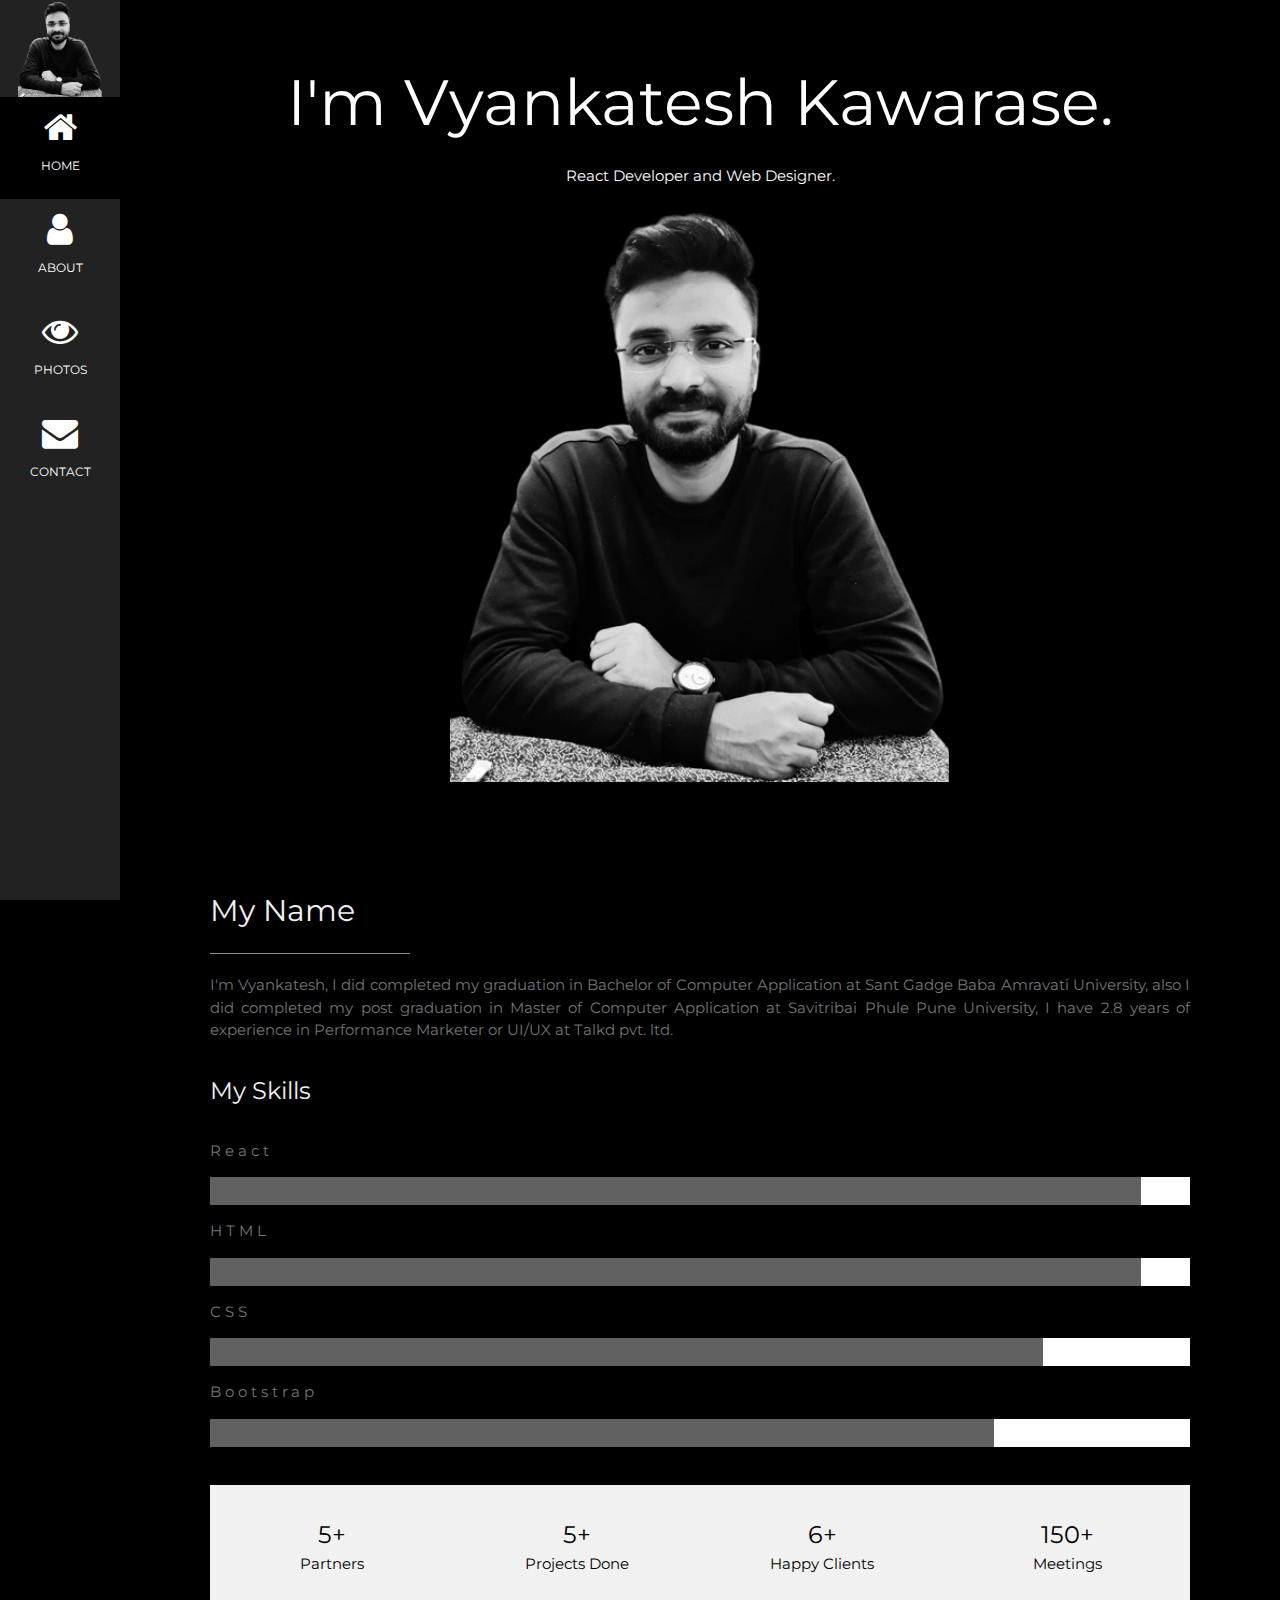
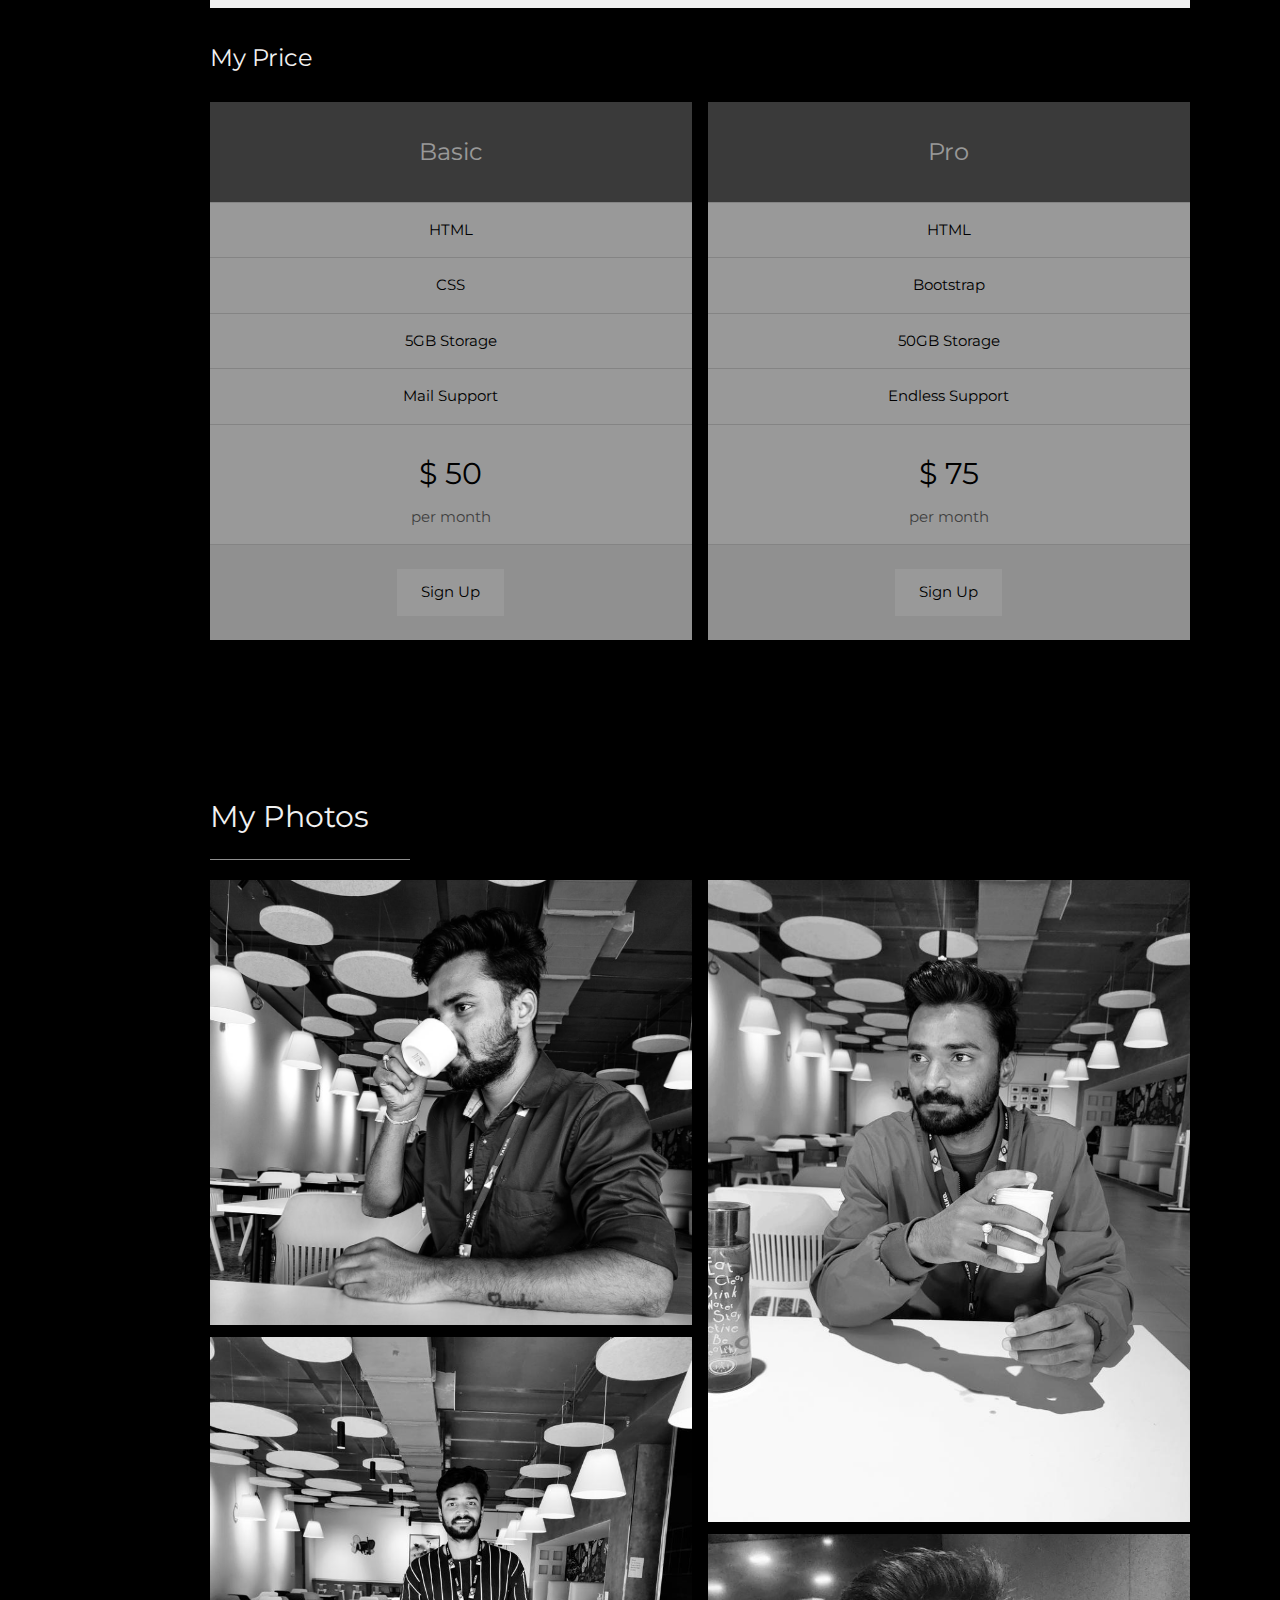
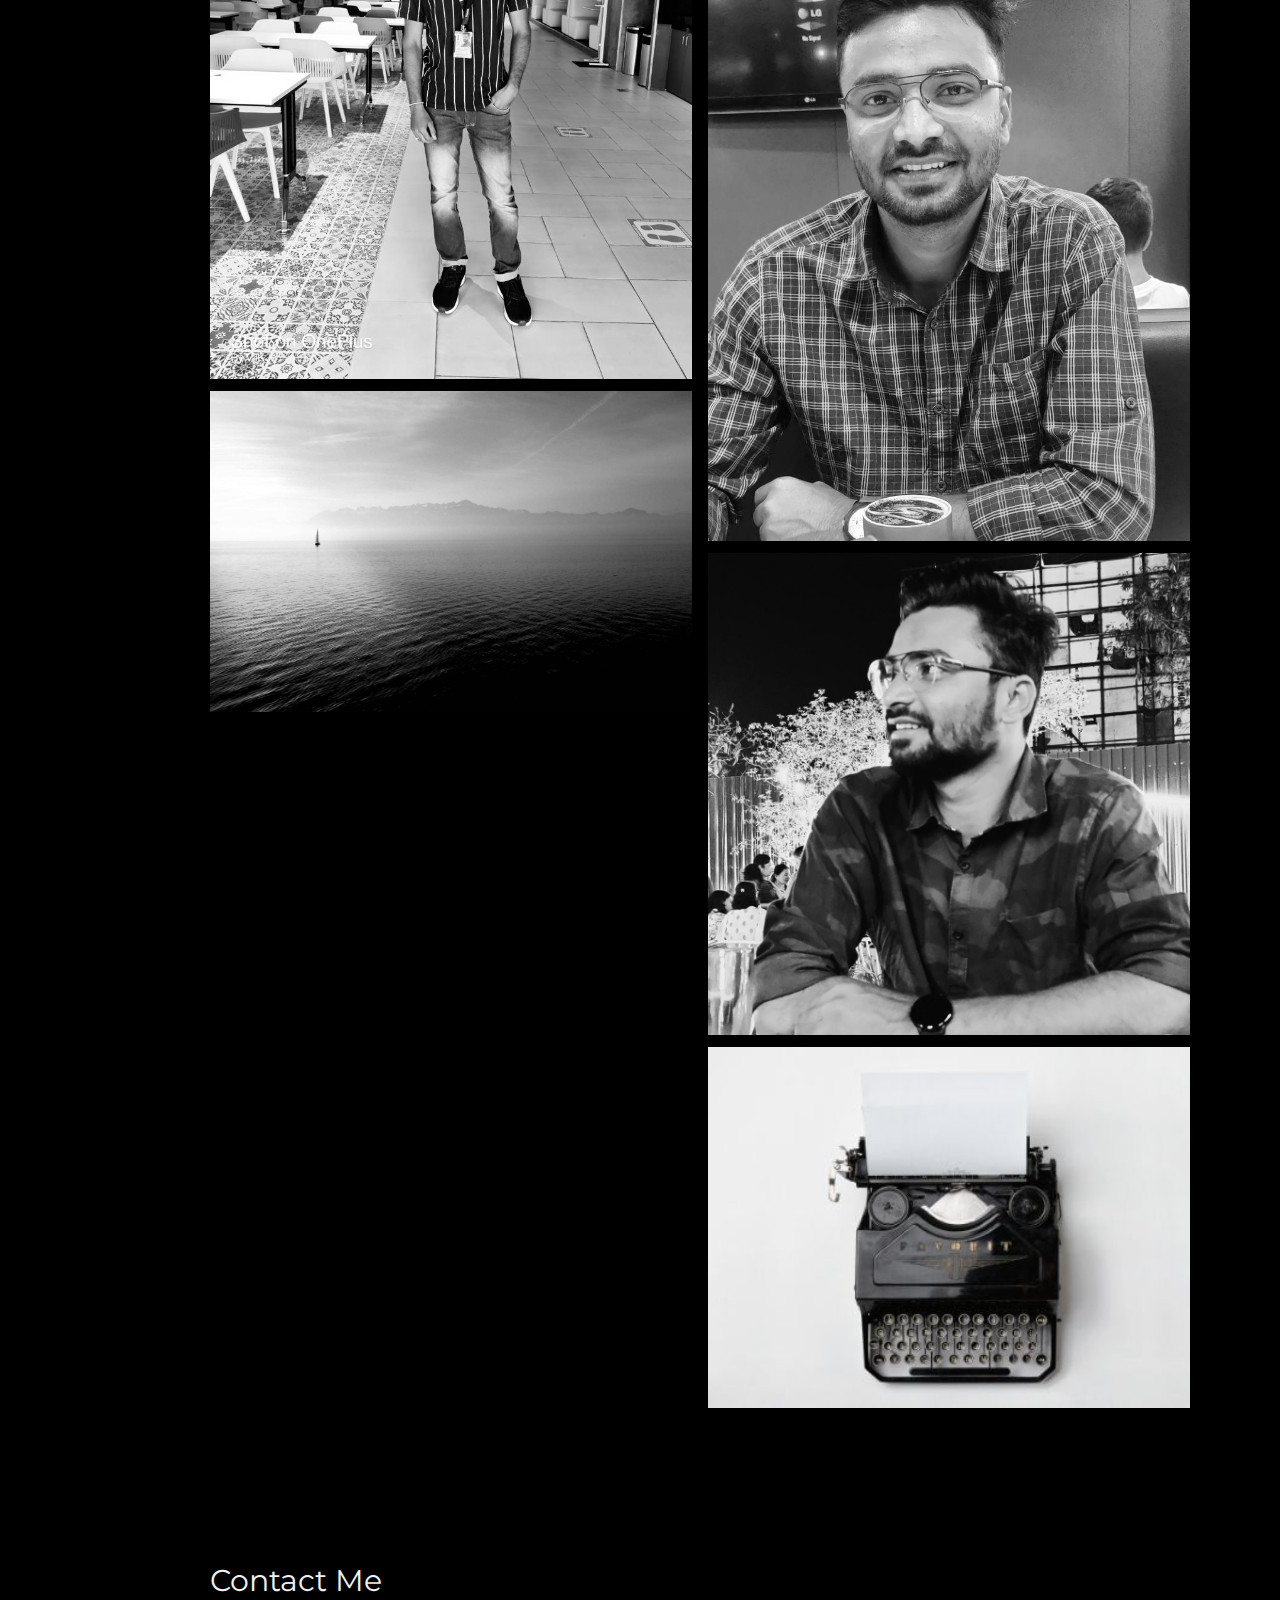
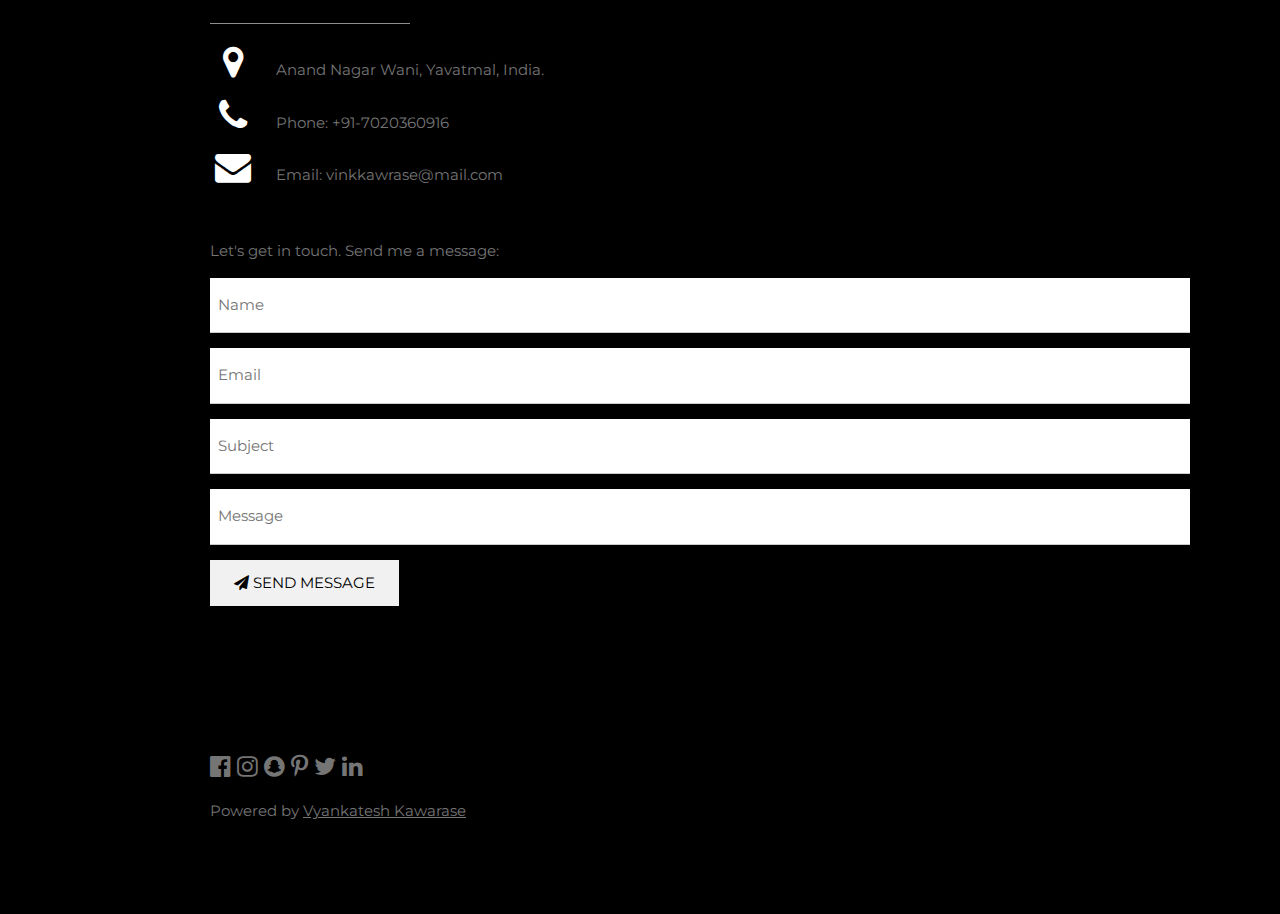
==== index.html @ 5607a937 "Portfolio Success" ====
<!DOCTYPE html>
<html>
<title>Vyankatesh Portfolio</title>
<meta charset="UTF-8">
<meta name="viewport" content="width=device-width, initial-scale=1">
<link rel="stylesheet" href="https://www.w3schools.com/w3css/4/w3.css">
<link rel="stylesheet" href="https://fonts.googleapis.com/css?family=Montserrat">
<link rel="stylesheet" href="https://cdnjs.cloudflare.com/ajax/libs/font-awesome/4.7.0/css/font-awesome.min.css">
<style>
    body,
    h1,
    h2,
    h3,
    h4,
    h5,
    h6 {
        font-family: "Montserrat", sans-serif
    }

    .w3-row-padding img {
        margin-bottom: 12px
    }

    .w3-sidebar {
        width: 120px;
        background: #222;
    }

    #main {
        margin-left: 120px
    }

    @media only screen and (max-width: 600px) {
        #main {
            margin-left: 0
        }
    }
</style>

<body class="w3-black">
    <nav class="w3-sidebar w3-bar-block w3-small w3-hide-small w3-center">
        <img src="/Icon/vink77-removebg-preview.png" style="width:70%">
        <a href="#" class="w3-bar-item w3-button w3-padding-large w3-black">
            <i class="fa fa-home w3-xxlarge"></i>
            <p>HOME</p>
        </a>
        <a href="#about" class="w3-bar-item w3-button w3-padding-large w3-hover-black">
            <i class="fa fa-user w3-xxlarge"></i>
            <p>ABOUT</p>
        </a>
        <a href="#photos" class="w3-bar-item w3-button w3-padding-large w3-hover-black">
            <i class="fa fa-eye w3-xxlarge"></i>
            <p>PHOTOS</p>
        </a>
        <a href="#contact" class="w3-bar-item w3-button w3-padding-large w3-hover-black">
            <i class="fa fa-envelope w3-xxlarge"></i>
            <p>CONTACT</p>
        </a>
    </nav>
    <div class="w3-top w3-hide-large w3-hide-medium" id="myNavbar">
        <div class="w3-bar w3-black w3-opacity w3-hover-opacity-off w3-center w3-small">
            <a href="#" class="w3-bar-item w3-button" style="width:25% !important">HOME</a>
            <a href="#about" class="w3-bar-item w3-button" style="width:25% !important">ABOUT</a>
            <a href="#photos" class="w3-bar-item w3-button" style="width:25% !important">PHOTOS</a>
            <a href="#contact" class="w3-bar-item w3-button" style="width:25% !important">CONTACT</a>
        </div>
    </div>
    <div class="w3-padding-large" id="main">
        <header class="w3-container w3-padding-32 w3-center w3-black" id="home">
            <h1 class="w3-jumbo"><span class="w3-hide-small">I'm</span> Vyankatesh Kawarase.</h1>
            <p>React Developer and Web Designer.</p>
            <img src="/Icon/vink77-removebg-preview.png" alt="boy" class="w3-image" width="500" height="200">
        </header>
        <div class="w3-content w3-justify w3-text-grey w3-padding-64" id="about">
            <h2 class="w3-text-light-grey">My Name</h2>
            <hr style="width:200px" class="w3-opacity">
            <p>
                I'm Vyankatesh, I did completed my graduation in Bachelor of Computer Application at Sant Gadge Baba 
                Amravati University, also I did completed my post graduation in Master of Computer Application at Savitribai
                Phule Pune University, I have 2.8 years of experience in Performance Marketer or UI/UX at Talkd pvt. ltd.
            </p>
            
            <h3 class="w3-padding-16 w3-text-light-grey">My Skills</h3>
            <p class="w3-wide">React</p>
            <div class="w3-white">
                <div class="w3-dark-grey" style="height:28px;width:95%"></div>
            </div>
            <p class="w3-wide">HTML</p>
            <div class="w3-white">
                <div class="w3-dark-grey" style="height:28px;width:95%"></div>
            </div>
            <p class="w3-wide">CSS</p>
            <div class="w3-white">
                <div class="w3-dark-grey" style="height:28px;width:85%"></div>
            </div>
            <p class="w3-wide">Bootstrap</p>
            <div class="w3-white">
                <div class="w3-dark-grey" style="height:28px;width:80%"></div>
            </div><br>

            <div class="w3-row w3-center w3-padding-16 w3-section w3-light-grey">
                <div class="w3-quarter w3-section">
                    <span class="w3-xlarge">5+</span><br>
                    Partners
                </div>
                <div class="w3-quarter w3-section">
                    <span class="w3-xlarge">5+</span><br>
                    Projects Done
                </div>
                <div class="w3-quarter w3-section">
                    <span class="w3-xlarge">6+</span><br>
                    Happy Clients
                </div>
                <div class="w3-quarter w3-section">
                    <span class="w3-xlarge">150+</span><br>
                    Meetings
                </div>
            </div>

            <!-- <button class="w3-button w3-light-grey w3-padding-large w3-section">
                <i class="fa fa-download"></i> Download Resume
            </button> -->
            <h3 class="w3-padding-16 w3-text-light-grey">My Price</h3>
            <div class="w3-row-padding" style="margin:0 -16px">
                <div class="w3-half w3-margin-bottom">
                    <ul class="w3-ul w3-white w3-center w3-opacity w3-hover-opacity-off">
                        <li class="w3-dark-grey w3-xlarge w3-padding-32">Basic</li>
                        <li class="w3-padding-16">HTML</li>
                        <li class="w3-padding-16">CSS</li>
                        <li class="w3-padding-16">5GB Storage</li>
                        <li class="w3-padding-16">Mail Support</li>
                        <li class="w3-padding-16">
                            <h2>$ 50</h2>
                            <span class="w3-opacity">per month</span>
                        </li>
                        <li class="w3-light-grey w3-padding-24">
                            <button class="w3-button w3-white w3-padding-large w3-hover-black">Sign Up</button>
                        </li>
                    </ul>
                </div>

                <div class="w3-half">
                    <ul class="w3-ul w3-white w3-center w3-opacity w3-hover-opacity-off">
                        <li class="w3-dark-grey w3-xlarge w3-padding-32">Pro</li>
                        <li class="w3-padding-16">HTML</li>
                        <li class="w3-padding-16">Bootstrap</li>
                        <li class="w3-padding-16">50GB Storage</li>
                        <li class="w3-padding-16">Endless Support</li>
                        <li class="w3-padding-16">
                            <h2>$ 75</h2>
                            <span class="w3-opacity">per month</span>
                        </li>
                        <li class="w3-light-grey w3-padding-24">
                            <button class="w3-button w3-white w3-padding-large w3-hover-black">Sign Up</button>
                        </li>
                    </ul>
                </div>
            </div>
            <!-- <h3 class="w3-padding-24 w3-text-light-grey">My Reputation</h3>
            <img src="/Icon/vink6.jpeg" alt="Avatar" class="w3-left w3-circle w3-margin-right" style="width:80px">
            <p><span class="w3-large w3-margin-right">Shital S.</span> Developer at Agile Soft System pvt. ltd.</p>
            <p>She is 5+ years of experience.</p><br>

            <img src="/Icon/vink55.jpeg" alt="Avatar" class="w3-left w3-circle w3-margin-right" style="width:80px">
            <p><span class="w3-large w3-margin-right">Mahesh K.</span> Performance Marketer at Talkd pvt. ltd.</p>
            <p>He is 8+ years of experience.</p> -->
        </div>
        <div class="w3-padding-64 w3-content" id="photos">
            <h2 class="w3-text-light-grey">My Photos</h2>
            <hr style="width:200px" class="w3-opacity">
            <div class="w3-row-padding" style="margin:0 -16px">
                <div class="w3-half">
                    <img src="/Icon/vink33.jpeg" style="width:100%">
                    <img src="/Icon/vink44.jpeg" style="width:100%">
                    <img src="/Icon/sailboat.jpg" style="width:100%">
                </div>

                <div class="w3-half">
                    <img src="/Icon/vink3.jpeg" style="width:100%">
                    <img src="/Icon/vink8.jpeg" style="width:100%">
                    <img src="/Icon/vink9.jpeg" style="width:100%">
                    <img src="/Icon/p6.jpg" style="width:100%">
                </div>
            </div>
        </div>
        <div class="w3-padding-64 w3-content w3-text-grey" id="contact">
            <h2 class="w3-text-light-grey">Contact Me</h2>
            <hr style="width:200px" class="w3-opacity">

            <div class="w3-section">
                <p><i class="fa fa-map-marker fa-fw w3-text-white w3-xxlarge w3-margin-right"></i> Anand Nagar Wani,
                    Yavatmal, India.</p>
                <p><i class="fa fa-phone fa-fw w3-text-white w3-xxlarge w3-margin-right"></i> Phone: +91-7020360916</p>
                <p><i class="fa fa-envelope fa-fw w3-text-white w3-xxlarge w3-margin-right"> </i> Email:
                    vinkkawrase@mail.com</p>
            </div><br>
            <p>Let's get in touch. Send me a message:</p>

            <form id="portfolio" target="_blank">
                <p><input class="w3-input w3-padding-16" type="text" placeholder="Name" required name="Name"></p>
                <p><input class="w3-input w3-padding-16" type="text" placeholder="Email" required name="Email"></p>
                <p><input class="w3-input w3-padding-16" type="text" placeholder="Subject" required name="Subject"></p>
                <p><input class="w3-input w3-padding-16" type="text" placeholder="Message" required name="Message"></p>
                <p>
                    <button class="w3-button w3-light-grey w3-padding-large" type="submit">
                        <i class="fa fa-paper-plane"></i> SEND MESSAGE
                    </button>
                </p>
            </form>
        </div>
        <footer class="w3-content w3-padding-64 w3-text-grey w3-xlarge">
            <i class="fa fa-facebook-official w3-hover-opacity"></i>
            <i class="fa fa-instagram w3-hover-opacity"></i>
            <i class="fa fa-snapchat w3-hover-opacity"></i>
            <i class="fa fa-pinterest-p w3-hover-opacity"></i>
            <i class="fa fa-twitter w3-hover-opacity"></i>
            <i class="fa fa-linkedin w3-hover-opacity"></i>
            <p class="w3-medium">Powered by <a href="" target="_blank" class="w3-hover-text-green">Vyankatesh
                    Kawarase</a></p>
        </footer>
    </div>

    <script>
        const portfolio = document.getElementById("portfolio");
        portfolio.addEventListener("submit", function (e) {
            e.preventDefault();
            console.log("Name:", portfolio[0].value);
            console.log("Email:", portfolio[1].value);
            console.log("Subject:", portfolio[2].value);
            console.log("Message:", portfolio[3].value);

            alert("You are successfully login");
        });
    </script>

</body>

</html>
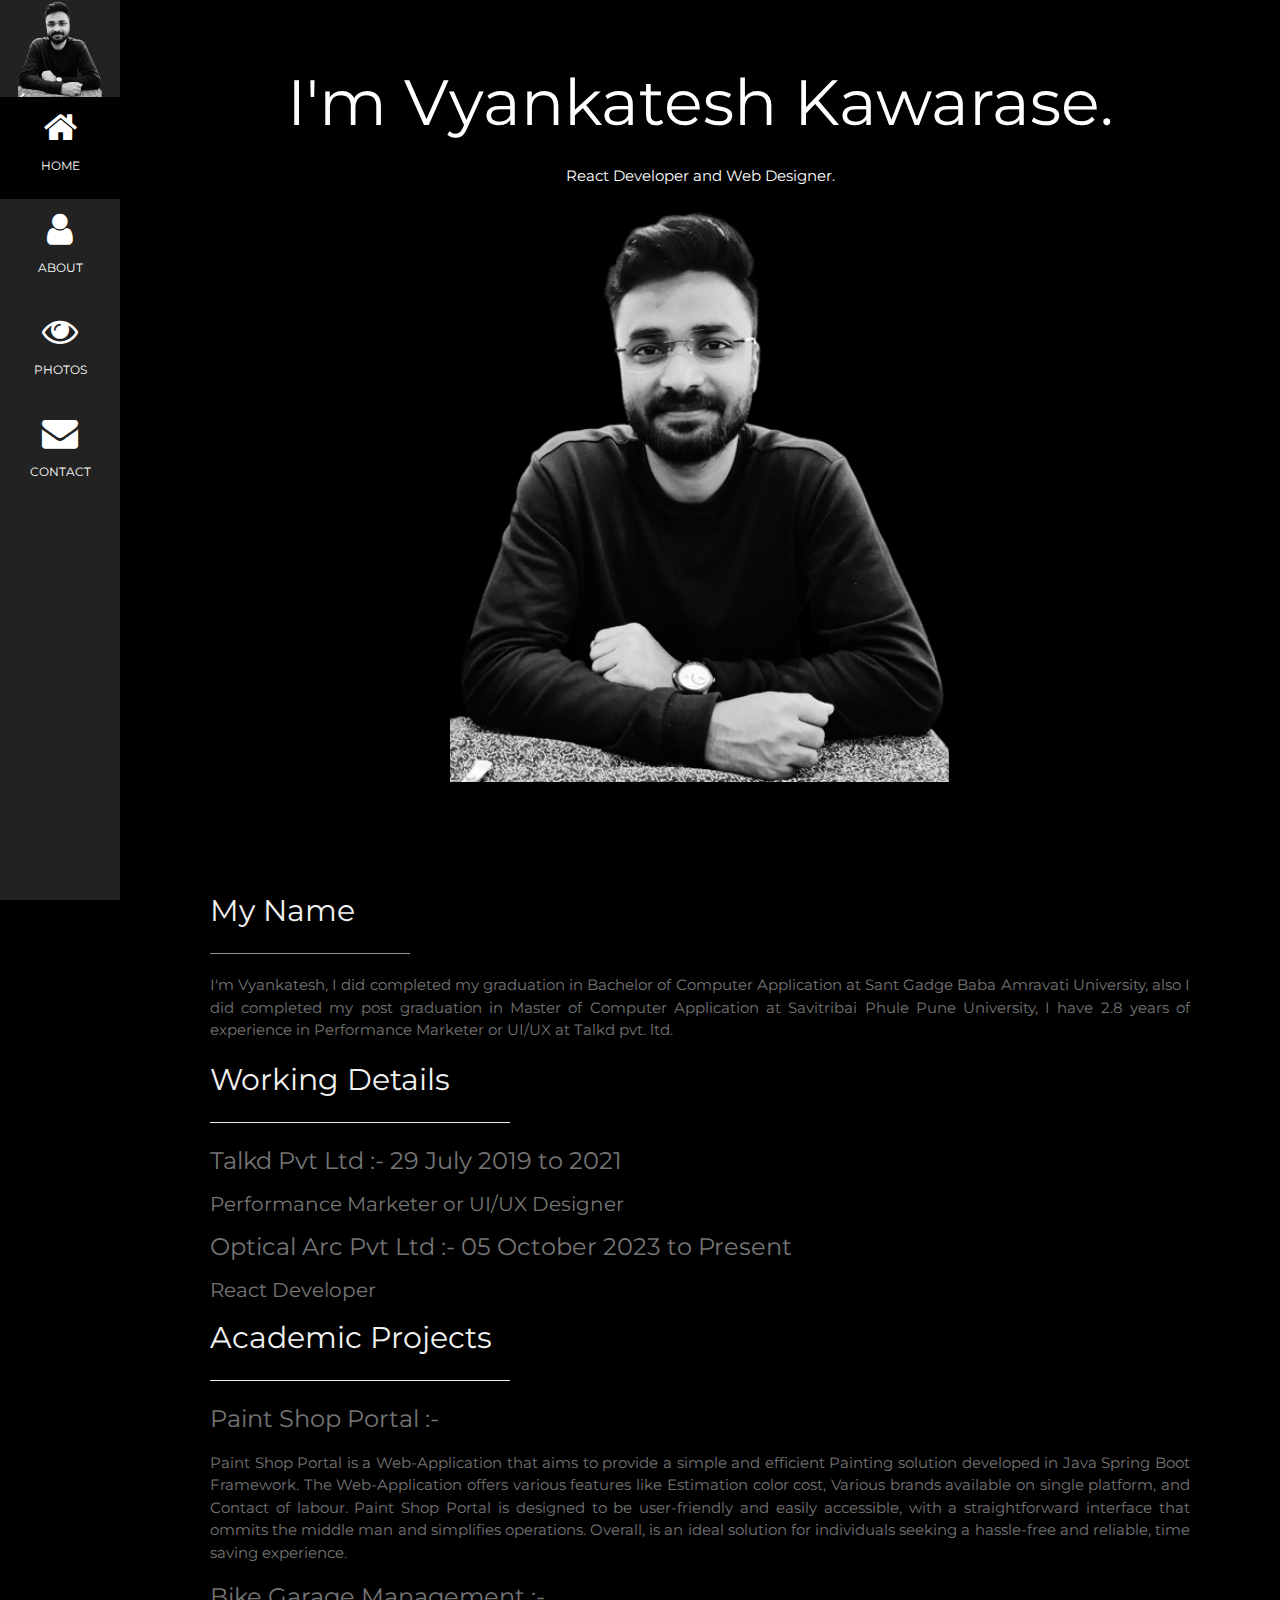
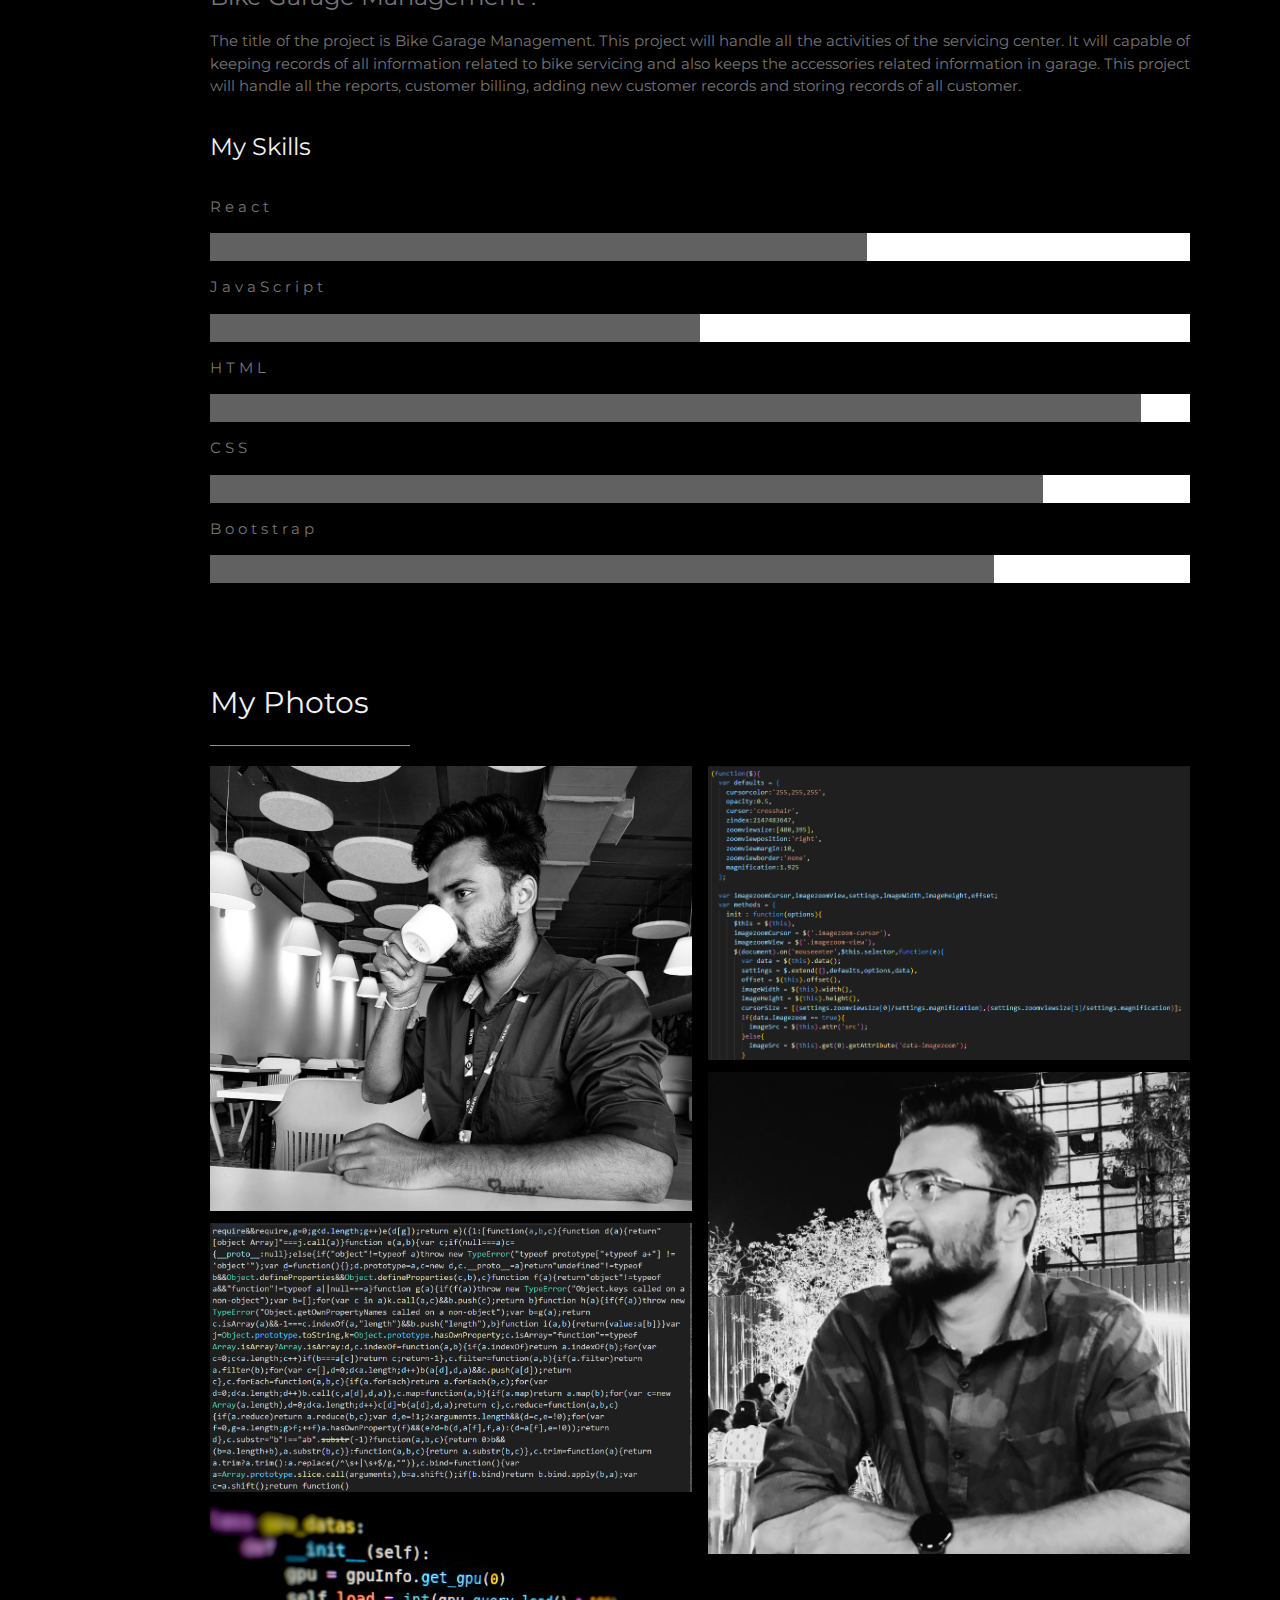
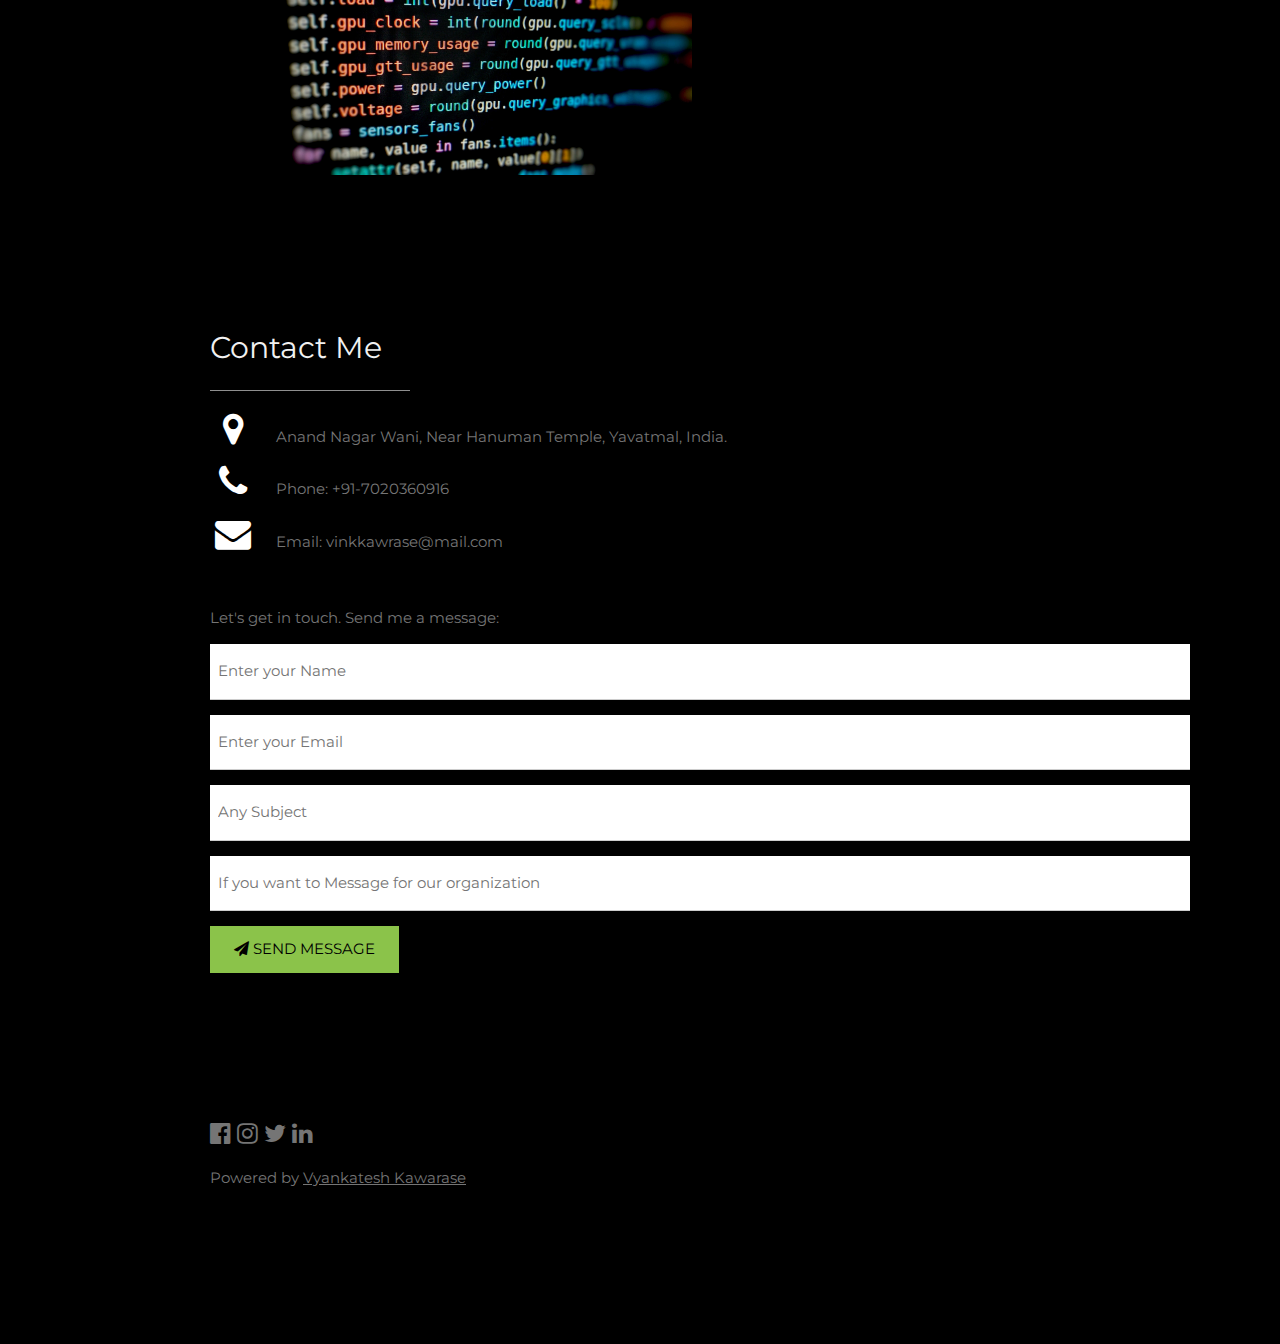
==== commit 8d28705d: "Portfolio Successed final" ====
--- a/index.html
+++ b/index.html
@@ -39,24 +39,25 @@
 
 <body class="w3-black">
     <nav class="w3-sidebar w3-bar-block w3-small w3-hide-small w3-center">
-        <img src="/Icon/vink77-removebg-preview.png" style="width:70%">
-        <a href="#" class="w3-bar-item w3-button w3-padding-large w3-black">
+        <img src="./vink77-removebg-preview.png" style="width:70%">
+        <a href="#" class="w3-bar-item w3-button w3-padding-large w3-black" id="homeButton">
             <i class="fa fa-home w3-xxlarge"></i>
             <p>HOME</p>
         </a>
-        <a href="#about" class="w3-bar-item w3-button w3-padding-large w3-hover-black">
+        <a href="#about" class="w3-bar-item w3-button w3-padding-large w3-hover-black" id="aboutButton">
             <i class="fa fa-user w3-xxlarge"></i>
             <p>ABOUT</p>
         </a>
-        <a href="#photos" class="w3-bar-item w3-button w3-padding-large w3-hover-black">
+        <a href="#photos" class="w3-bar-item w3-button w3-padding-large w3-hover-black" id="photosButton">
             <i class="fa fa-eye w3-xxlarge"></i>
             <p>PHOTOS</p>
         </a>
-        <a href="#contact" class="w3-bar-item w3-button w3-padding-large w3-hover-black">
+        <a href="#contact" class="w3-bar-item w3-button w3-padding-large w3-hover-black" id="contactButton">
             <i class="fa fa-envelope w3-xxlarge"></i>
             <p>CONTACT</p>
         </a>
     </nav>
+
     <div class="w3-top w3-hide-large w3-hide-medium" id="myNavbar">
         <div class="w3-bar w3-black w3-opacity w3-hover-opacity-off w3-center w3-small">
             <a href="#" class="w3-bar-item w3-button" style="width:25% !important">HOME</a>
@@ -69,21 +70,59 @@
         <header class="w3-container w3-padding-32 w3-center w3-black" id="home">
             <h1 class="w3-jumbo"><span class="w3-hide-small">I'm</span> Vyankatesh Kawarase.</h1>
             <p>React Developer and Web Designer.</p>
-            <img src="/Icon/vink77-removebg-preview.png" alt="boy" class="w3-image" width="500" height="200">
+            <img src="./vink77-removebg-preview.png" alt="boy" class="w3-image" width="500" height="200">
         </header>
         <div class="w3-content w3-justify w3-text-grey w3-padding-64" id="about">
             <h2 class="w3-text-light-grey">My Name</h2>
             <hr style="width:200px" class="w3-opacity">
             <p>
-                I'm Vyankatesh, I did completed my graduation in Bachelor of Computer Application at Sant Gadge Baba 
-                Amravati University, also I did completed my post graduation in Master of Computer Application at Savitribai
-                Phule Pune University, I have 2.8 years of experience in Performance Marketer or UI/UX at Talkd pvt. ltd.
+                I'm Vyankatesh, I did completed my graduation in Bachelor of Computer Application at Sant Gadge Baba
+                Amravati University, also I did completed my post graduation in Master of Computer Application at
+                Savitribai
+                Phule Pune University, I have 2.8 years of experience in Performance Marketer or UI/UX at Talkd pvt.
+                ltd.
             </p>
-            
+
+            <h2 class="w3-text-light-grey">Working Details</h2>
+            <hr style="width: 300px;" class="w3-capacity">
+            <h3>Talkd Pvt Ltd :- 29 July 2019 to 2021<h4>Performance Marketer or UI/UX Designer</h4>
+            </h3>
+            <h3>Optical Arc Pvt Ltd :- 05 October 2023 to Present<h4>React Developer</h4>
+            </h3>
+
+            <h2 class="w3-text-light-grey">Academic Projects</h2>
+            <hr style="width: 300px;" class="w3-capacity">
+            <h3>Paint Shop Portal :-</h3>
+            <p>
+                Paint Shop Portal is a Web-Application that aims to provide a simple and efficient Painting solution
+                developed in
+                Java Spring Boot Framework. The Web-Application offers various features like Estimation color cost,
+                Various
+                brands available on single platform, and Contact of labour. Paint Shop Portal is designed to be
+                user-friendly and
+                easily accessible, with a straightforward interface that ommits the middle man and simplifies
+                operations. Overall, is
+                an ideal solution for individuals seeking a hassle-free and reliable, time saving experience.
+            </p>
+            <h3>Bike Garage Management :-</h3>
+            <p>
+                The title of the project is Bike Garage Management. This project will handle all the activities of the
+                servicing
+                center. It will capable of keeping records of all information related to bike servicing and also keeps
+                the accessories
+                related information in garage. This project will handle all the reports, customer billing, adding new
+                customer
+                records and storing records of all customer.
+            </p>
+
             <h3 class="w3-padding-16 w3-text-light-grey">My Skills</h3>
             <p class="w3-wide">React</p>
             <div class="w3-white">
-                <div class="w3-dark-grey" style="height:28px;width:95%"></div>
+                <div class="w3-dark-grey" style="height:28px;width:67%"></div>
+            </div>
+            <p class="w3-wide">JavaScript</p>
+            <div class="w3-white">
+                <div class="w3-dark-grey" style="height:28px;width:50%"></div>
             </div>
             <p class="w3-wide">HTML</p>
             <div class="w3-white">
@@ -97,141 +136,95 @@
             <div class="w3-white">
                 <div class="w3-dark-grey" style="height:28px;width:80%"></div>
             </div><br>
-
-            <div class="w3-row w3-center w3-padding-16 w3-section w3-light-grey">
-                <div class="w3-quarter w3-section">
-                    <span class="w3-xlarge">5+</span><br>
-                    Partners
+            <div class="w3-padding-64 w3-content" id="photos">
+                <h2 class="w3-text-light-grey">My Photos</h2>
+                <hr style="width:200px" class="w3-opacity">
+                <div class="w3-row-padding" style="margin:0 -16px">
+                    <div class="w3-half">
+                        <img src="./vink33.jpeg" style="width:100%">
+                        <img src="./Screenshot (203).png" style="width:100%">
+                        <img src="./coding-background.jpg" style="width:100%">
+                    </div>
+
+                    <div class="w3-half">
+                        <img src="./Screenshot (202).png" style="width:100%">
+                        <!-- <img src="./vink8.jpeg" style="width:100%"> -->
+                        <img src="./vink9.jpeg" style="width:100%">
+                        <!-- <img src="./p6.jpg" style="width:100%"> -->
+                    </div>
                 </div>
-                <div class="w3-quarter w3-section">
-                    <span class="w3-xlarge">5+</span><br>
-                    Projects Done
-                </div>
-                <div class="w3-quarter w3-section">
-                    <span class="w3-xlarge">6+</span><br>
-                    Happy Clients
-                </div>
-                <div class="w3-quarter w3-section">
-                    <span class="w3-xlarge">150+</span><br>
-                    Meetings
-                </div>
-            </div>
-
-            <!-- <button class="w3-button w3-light-grey w3-padding-large w3-section">
-                <i class="fa fa-download"></i> Download Resume
-            </button> -->
-            <h3 class="w3-padding-16 w3-text-light-grey">My Price</h3>
-            <div class="w3-row-padding" style="margin:0 -16px">
-                <div class="w3-half w3-margin-bottom">
-                    <ul class="w3-ul w3-white w3-center w3-opacity w3-hover-opacity-off">
-                        <li class="w3-dark-grey w3-xlarge w3-padding-32">Basic</li>
-                        <li class="w3-padding-16">HTML</li>
-                        <li class="w3-padding-16">CSS</li>
-                        <li class="w3-padding-16">5GB Storage</li>
-                        <li class="w3-padding-16">Mail Support</li>
-                        <li class="w3-padding-16">
-                            <h2>$ 50</h2>
-                            <span class="w3-opacity">per month</span>
-                        </li>
-                        <li class="w3-light-grey w3-padding-24">
-                            <button class="w3-button w3-white w3-padding-large w3-hover-black">Sign Up</button>
-                        </li>
-                    </ul>
-                </div>
-
-                <div class="w3-half">
-                    <ul class="w3-ul w3-white w3-center w3-opacity w3-hover-opacity-off">
-                        <li class="w3-dark-grey w3-xlarge w3-padding-32">Pro</li>
-                        <li class="w3-padding-16">HTML</li>
-                        <li class="w3-padding-16">Bootstrap</li>
-                        <li class="w3-padding-16">50GB Storage</li>
-                        <li class="w3-padding-16">Endless Support</li>
-                        <li class="w3-padding-16">
-                            <h2>$ 75</h2>
-                            <span class="w3-opacity">per month</span>
-                        </li>
-                        <li class="w3-light-grey w3-padding-24">
-                            <button class="w3-button w3-white w3-padding-large w3-hover-black">Sign Up</button>
-                        </li>
-                    </ul>
-                </div>
-            </div>
-            <!-- <h3 class="w3-padding-24 w3-text-light-grey">My Reputation</h3>
-            <img src="/Icon/vink6.jpeg" alt="Avatar" class="w3-left w3-circle w3-margin-right" style="width:80px">
-            <p><span class="w3-large w3-margin-right">Shital S.</span> Developer at Agile Soft System pvt. ltd.</p>
-            <p>She is 5+ years of experience.</p><br>
-
-            <img src="/Icon/vink55.jpeg" alt="Avatar" class="w3-left w3-circle w3-margin-right" style="width:80px">
-            <p><span class="w3-large w3-margin-right">Mahesh K.</span> Performance Marketer at Talkd pvt. ltd.</p>
-            <p>He is 8+ years of experience.</p> -->
+            </div>
+            <div class="w3-padding-64 w3-content w3-text-grey" id="contact">
+                <h2 class="w3-text-light-grey">Contact Me</h2>
+                <hr style="width:200px" class="w3-opacity">
+
+                <div class="w3-section">
+                    <p><i class="fa fa-map-marker fa-fw w3-text-white w3-xxlarge w3-margin-right"></i> Anand Nagar Wani,
+                        Near Hanuman Temple,
+                        Yavatmal, India.</p>
+                    <p><i class="fa fa-phone fa-fw w3-text-white w3-xxlarge w3-margin-right"></i> Phone: +91-7020360916
+                    </p>
+                    <p><i class="fa fa-envelope fa-fw w3-text-white w3-xxlarge w3-margin-right"> </i> Email:
+                        vinkkawrase@mail.com</p>
+                </div><br>
+                <p>Let's get in touch. Send me a message:</p>
+
+                <form id="portfolio" target="_blank">
+                    <p><input class="w3-input w3-padding-16" type="text" placeholder="Enter your Name" required
+                            name="Name"></p>
+                    <p><input class="w3-input w3-padding-16" type="text" placeholder="Enter your Email" required
+                            name="Email"></p>
+                    <p><input class="w3-input w3-padding-16" type="text" placeholder="Any Subject" required
+                            name="Subject">
+                    </p>
+                    <p><input class="w3-input w3-padding-16" type="text"
+                            placeholder="If you want to Message for our organization" required name="Message">
+                    </p>
+                    <p>
+                        <button class="w3-button w3-light-green w3-padding-large" type="submit">
+                            <i class="fa fa-paper-plane"></i> SEND MESSAGE
+                        </button>
+                    </p>
+                </form>
+            </div>
+            <footer class="w3-content w3-padding-64 w3-text-grey w3-xlarge">
+                <i class="fa fa-facebook-official w3-hover-opacity"></i>
+                <i class="fa fa-instagram w3-hover-opacity"></i>
+                <i class="fa fa-twitter w3-hover-opacity"></i>
+                <a href="https://www.linkedin.com/in/vyankatesh-kawarase-77b72116b/" target="_blank"
+                    class="w3-hover-opacity"><i class="fa fa-linkedin w3-hover-opacity"></i></a>
+                <p class="w3-medium">Powered by <a href="" target="_blank" class="w3-hover-text-green">Vyankatesh
+                        Kawarase</a></p>
+            </footer>
         </div>
-        <div class="w3-padding-64 w3-content" id="photos">
-            <h2 class="w3-text-light-grey">My Photos</h2>
-            <hr style="width:200px" class="w3-opacity">
-            <div class="w3-row-padding" style="margin:0 -16px">
-                <div class="w3-half">
-                    <img src="/Icon/vink33.jpeg" style="width:100%">
-                    <img src="/Icon/vink44.jpeg" style="width:100%">
-                    <img src="/Icon/sailboat.jpg" style="width:100%">
-                </div>
-
-                <div class="w3-half">
-                    <img src="/Icon/vink3.jpeg" style="width:100%">
-                    <img src="/Icon/vink8.jpeg" style="width:100%">
-                    <img src="/Icon/vink9.jpeg" style="width:100%">
-                    <img src="/Icon/p6.jpg" style="width:100%">
-                </div>
-            </div>
-        </div>
-        <div class="w3-padding-64 w3-content w3-text-grey" id="contact">
-            <h2 class="w3-text-light-grey">Contact Me</h2>
-            <hr style="width:200px" class="w3-opacity">
-
-            <div class="w3-section">
-                <p><i class="fa fa-map-marker fa-fw w3-text-white w3-xxlarge w3-margin-right"></i> Anand Nagar Wani,
-                    Yavatmal, India.</p>
-                <p><i class="fa fa-phone fa-fw w3-text-white w3-xxlarge w3-margin-right"></i> Phone: +91-7020360916</p>
-                <p><i class="fa fa-envelope fa-fw w3-text-white w3-xxlarge w3-margin-right"> </i> Email:
-                    vinkkawrase@mail.com</p>
-            </div><br>
-            <p>Let's get in touch. Send me a message:</p>
-
-            <form id="portfolio" target="_blank">
-                <p><input class="w3-input w3-padding-16" type="text" placeholder="Name" required name="Name"></p>
-                <p><input class="w3-input w3-padding-16" type="text" placeholder="Email" required name="Email"></p>
-                <p><input class="w3-input w3-padding-16" type="text" placeholder="Subject" required name="Subject"></p>
-                <p><input class="w3-input w3-padding-16" type="text" placeholder="Message" required name="Message"></p>
-                <p>
-                    <button class="w3-button w3-light-grey w3-padding-large" type="submit">
-                        <i class="fa fa-paper-plane"></i> SEND MESSAGE
-                    </button>
-                </p>
-            </form>
-        </div>
-        <footer class="w3-content w3-padding-64 w3-text-grey w3-xlarge">
-            <i class="fa fa-facebook-official w3-hover-opacity"></i>
-            <i class="fa fa-instagram w3-hover-opacity"></i>
-            <i class="fa fa-snapchat w3-hover-opacity"></i>
-            <i class="fa fa-pinterest-p w3-hover-opacity"></i>
-            <i class="fa fa-twitter w3-hover-opacity"></i>
-            <i class="fa fa-linkedin w3-hover-opacity"></i>
-            <p class="w3-medium">Powered by <a href="" target="_blank" class="w3-hover-text-green">Vyankatesh
-                    Kawarase</a></p>
-        </footer>
-    </div>
-
-    <script>
-        const portfolio = document.getElementById("portfolio");
-        portfolio.addEventListener("submit", function (e) {
-            e.preventDefault();
-            console.log("Name:", portfolio[0].value);
-            console.log("Email:", portfolio[1].value);
-            console.log("Subject:", portfolio[2].value);
-            console.log("Message:", portfolio[3].value);
-
-            alert("You are successfully login");
-        });
-    </script>
+
+        <script>
+            const portfolio = document.getElementById("portfolio");
+            portfolio.addEventListener("submit", function (e) {
+                e.preventDefault();
+                console.log("Name:", portfolio[0].value);
+                console.log("Email:", portfolio[1].value);
+                console.log("Subject:", portfolio[2].value);
+                console.log("Message:", portfolio[3].value);
+
+                alert("You are successfully login");
+            });
+
+            document.addEventListener("DOMContentLoaded", function () {
+                const buttons = document.querySelectorAll(".w3-bar-item");
+                function clearButtonStyles() {
+                    buttons.forEach(function (button) {
+                        button.classList.remove("w3-white");
+                    });
+                }
+                buttons.forEach(function (button) {
+                    button.addEventListener("click", function () {
+                        clearButtonStyles();
+                        button.classList.add("w3-white");
+                    });
+                });
+            });
+        </script>
 
 </body>
 
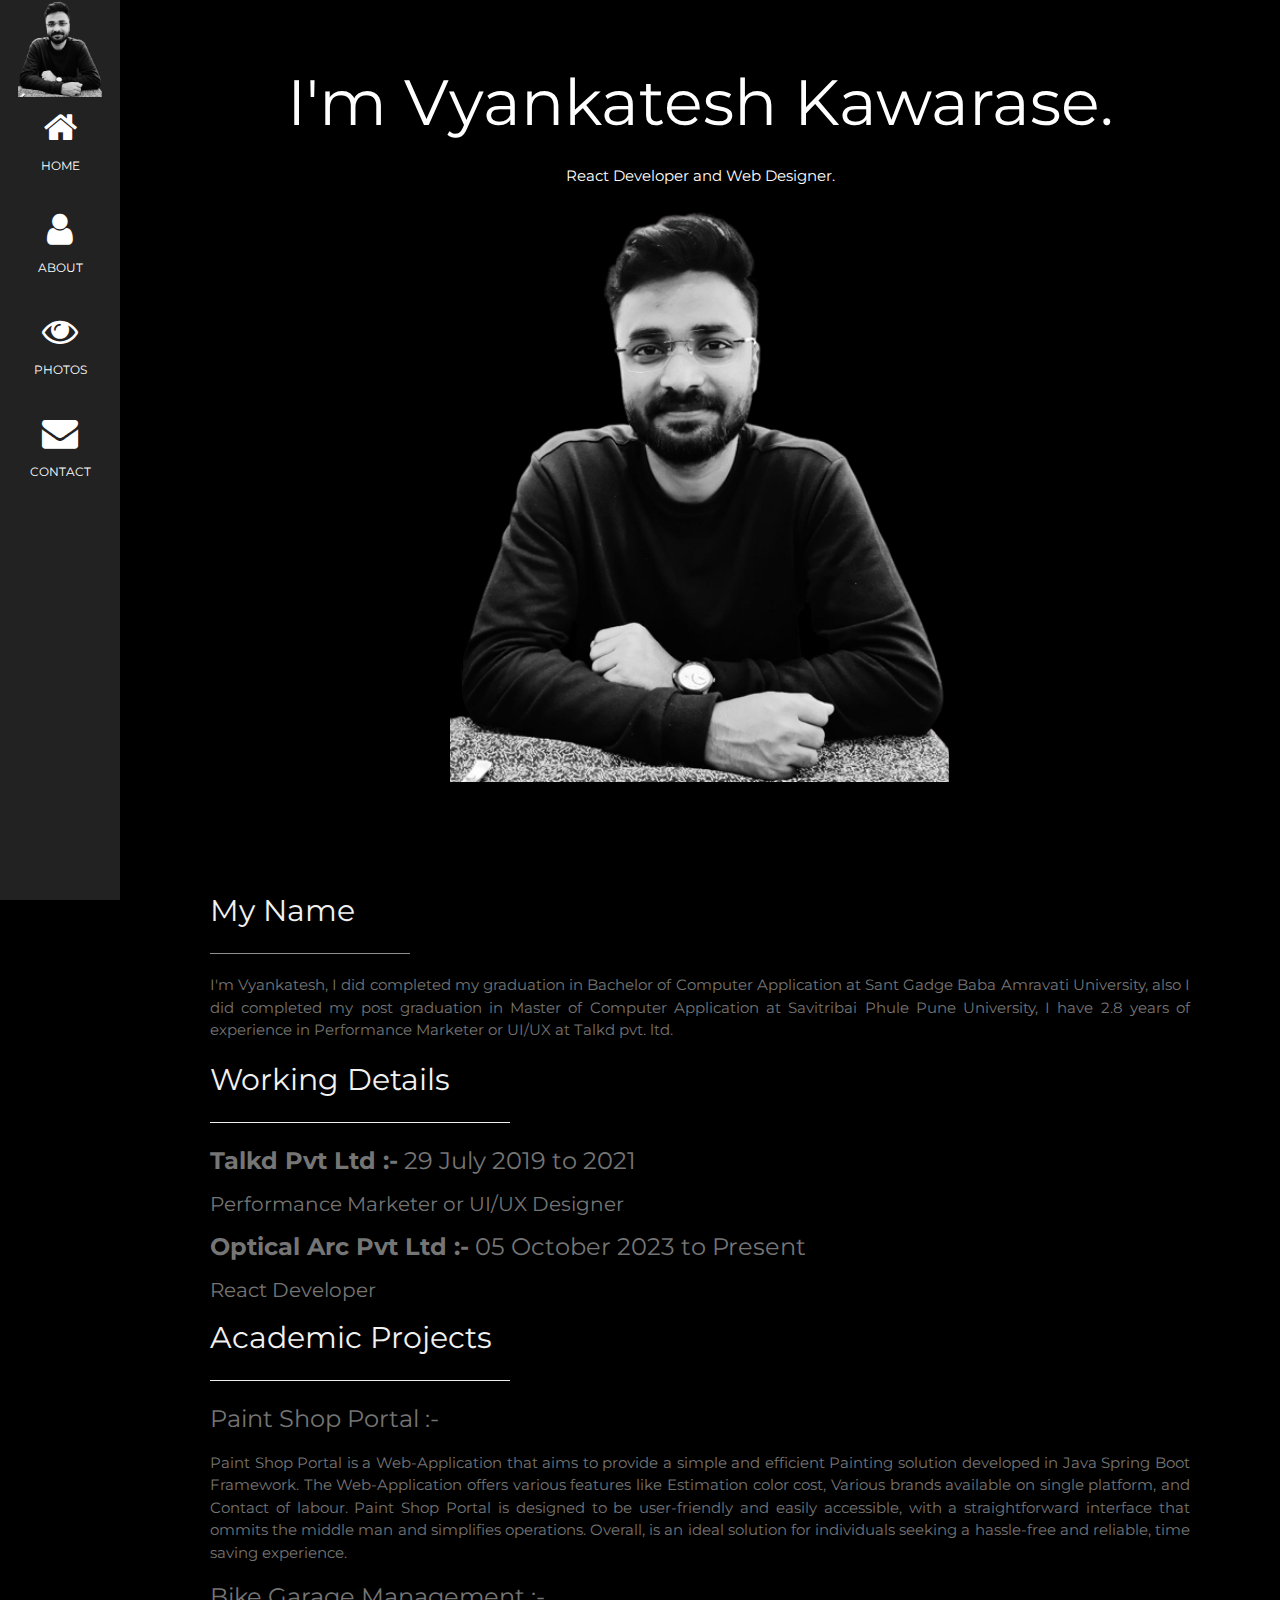
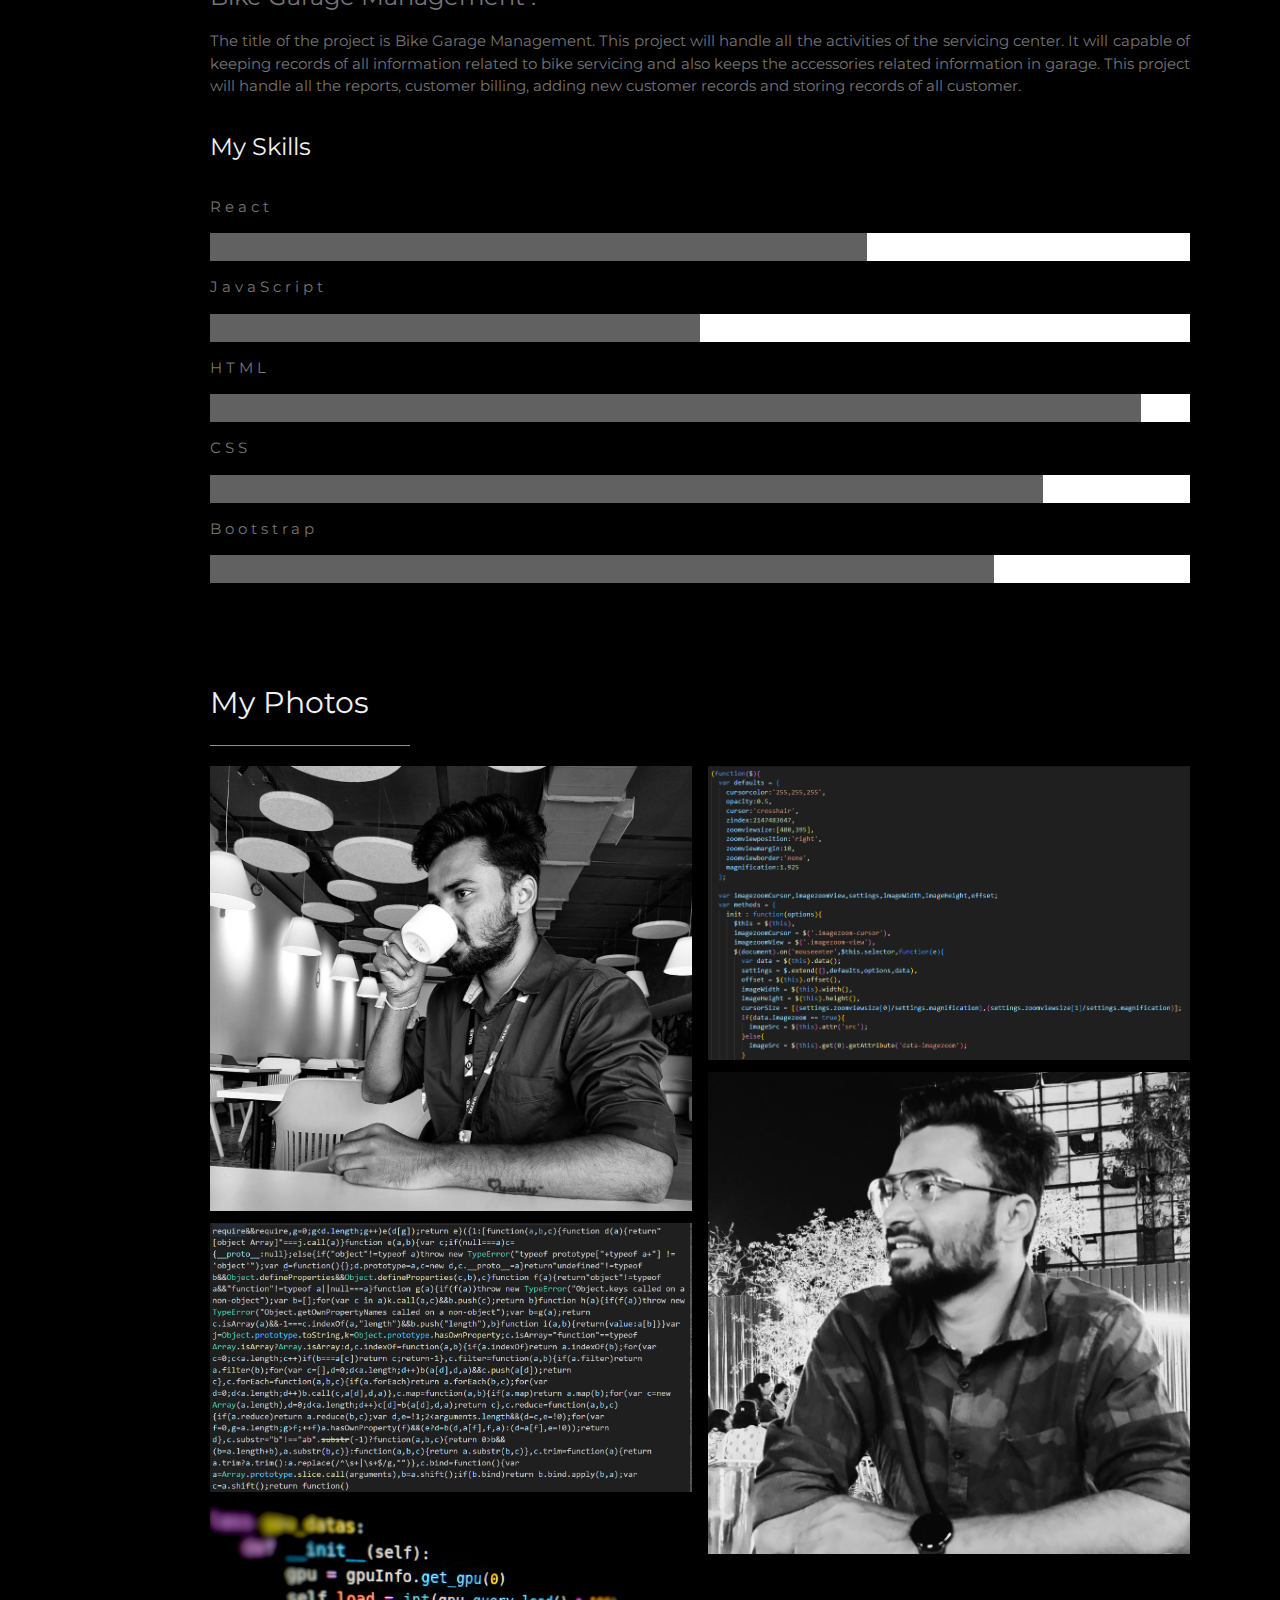
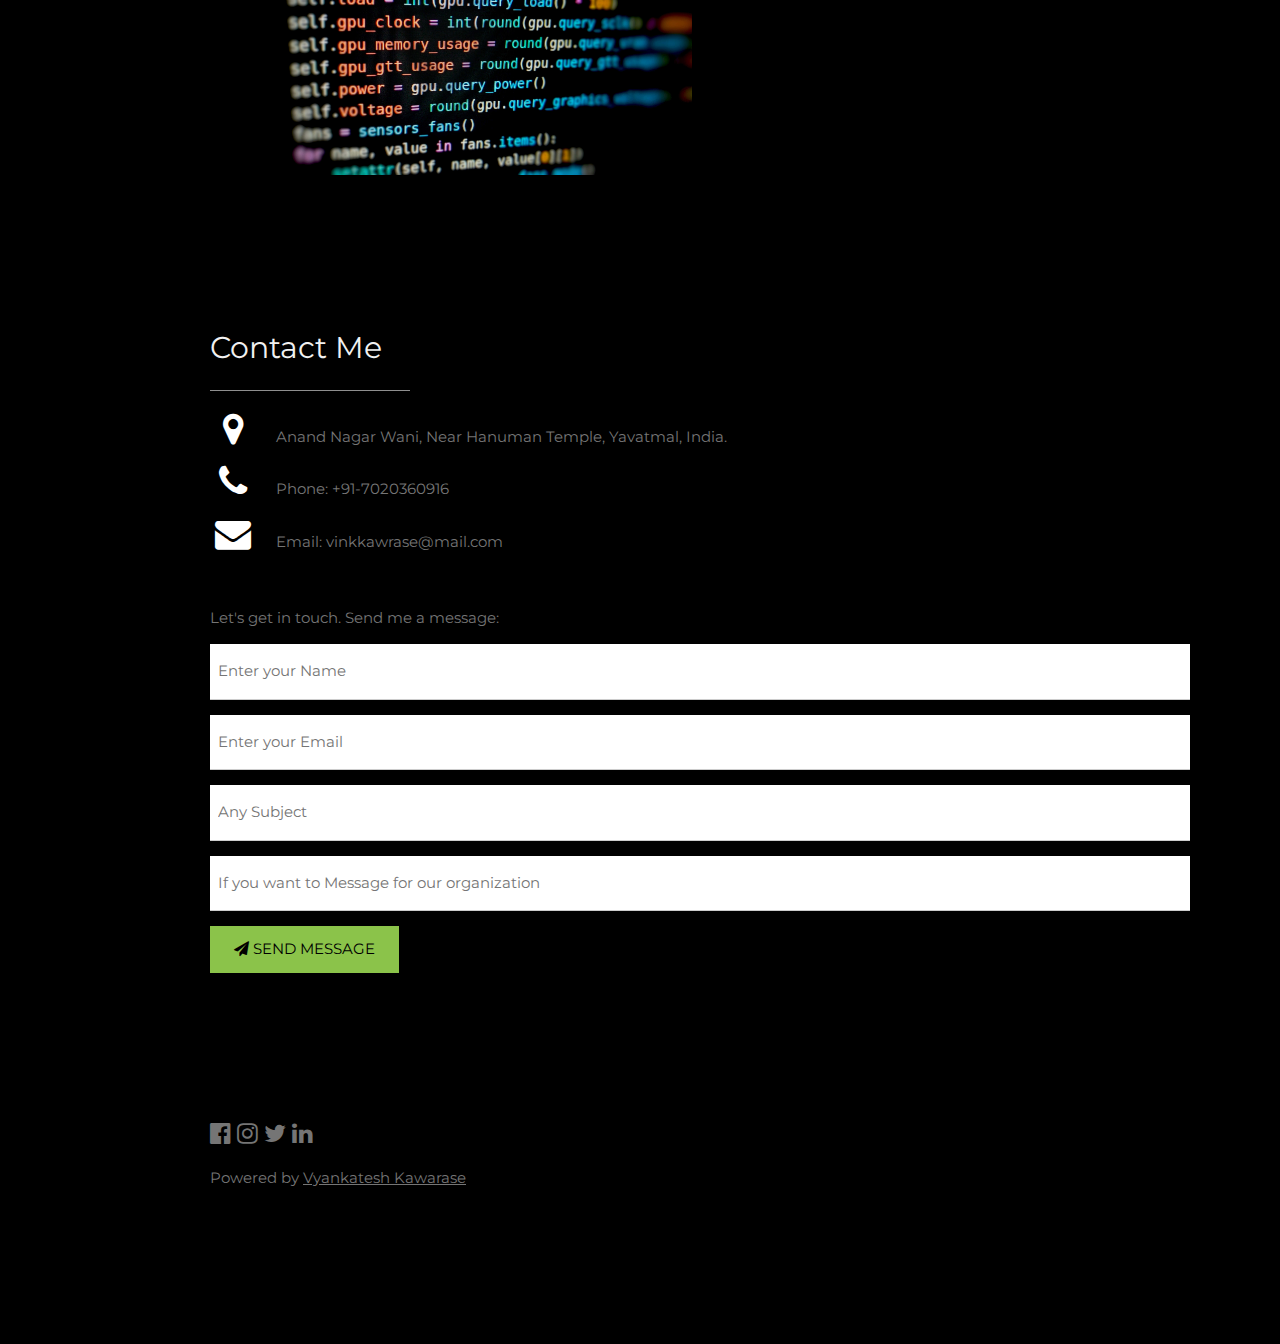
==== commit 39d59cbf: "Success" ====
--- a/index.html
+++ b/index.html
@@ -40,7 +40,7 @@
 <body class="w3-black">
     <nav class="w3-sidebar w3-bar-block w3-small w3-hide-small w3-center">
         <img src="./vink77-removebg-preview.png" style="width:70%">
-        <a href="#" class="w3-bar-item w3-button w3-padding-large w3-black" id="homeButton">
+        <a href="#" class="w3-bar-item w3-button w3-padding-large w3-hover-black" id="homeButton">
             <i class="fa fa-home w3-xxlarge"></i>
             <p>HOME</p>
         </a>
@@ -85,9 +85,9 @@
 
             <h2 class="w3-text-light-grey">Working Details</h2>
             <hr style="width: 300px;" class="w3-capacity">
-            <h3>Talkd Pvt Ltd :- 29 July 2019 to 2021<h4>Performance Marketer or UI/UX Designer</h4>
+            <h3><b>Talkd Pvt Ltd :-</b> 29 July 2019 to 2021<h4>Performance Marketer or UI/UX Designer</h4>
             </h3>
-            <h3>Optical Arc Pvt Ltd :- 05 October 2023 to Present<h4>React Developer</h4>
+            <h3><b>Optical Arc Pvt Ltd :-</b> 05 October 2023 to Present<h4>React Developer</h4>
             </h3>
 
             <h2 class="w3-text-light-grey">Academic Projects</h2>
